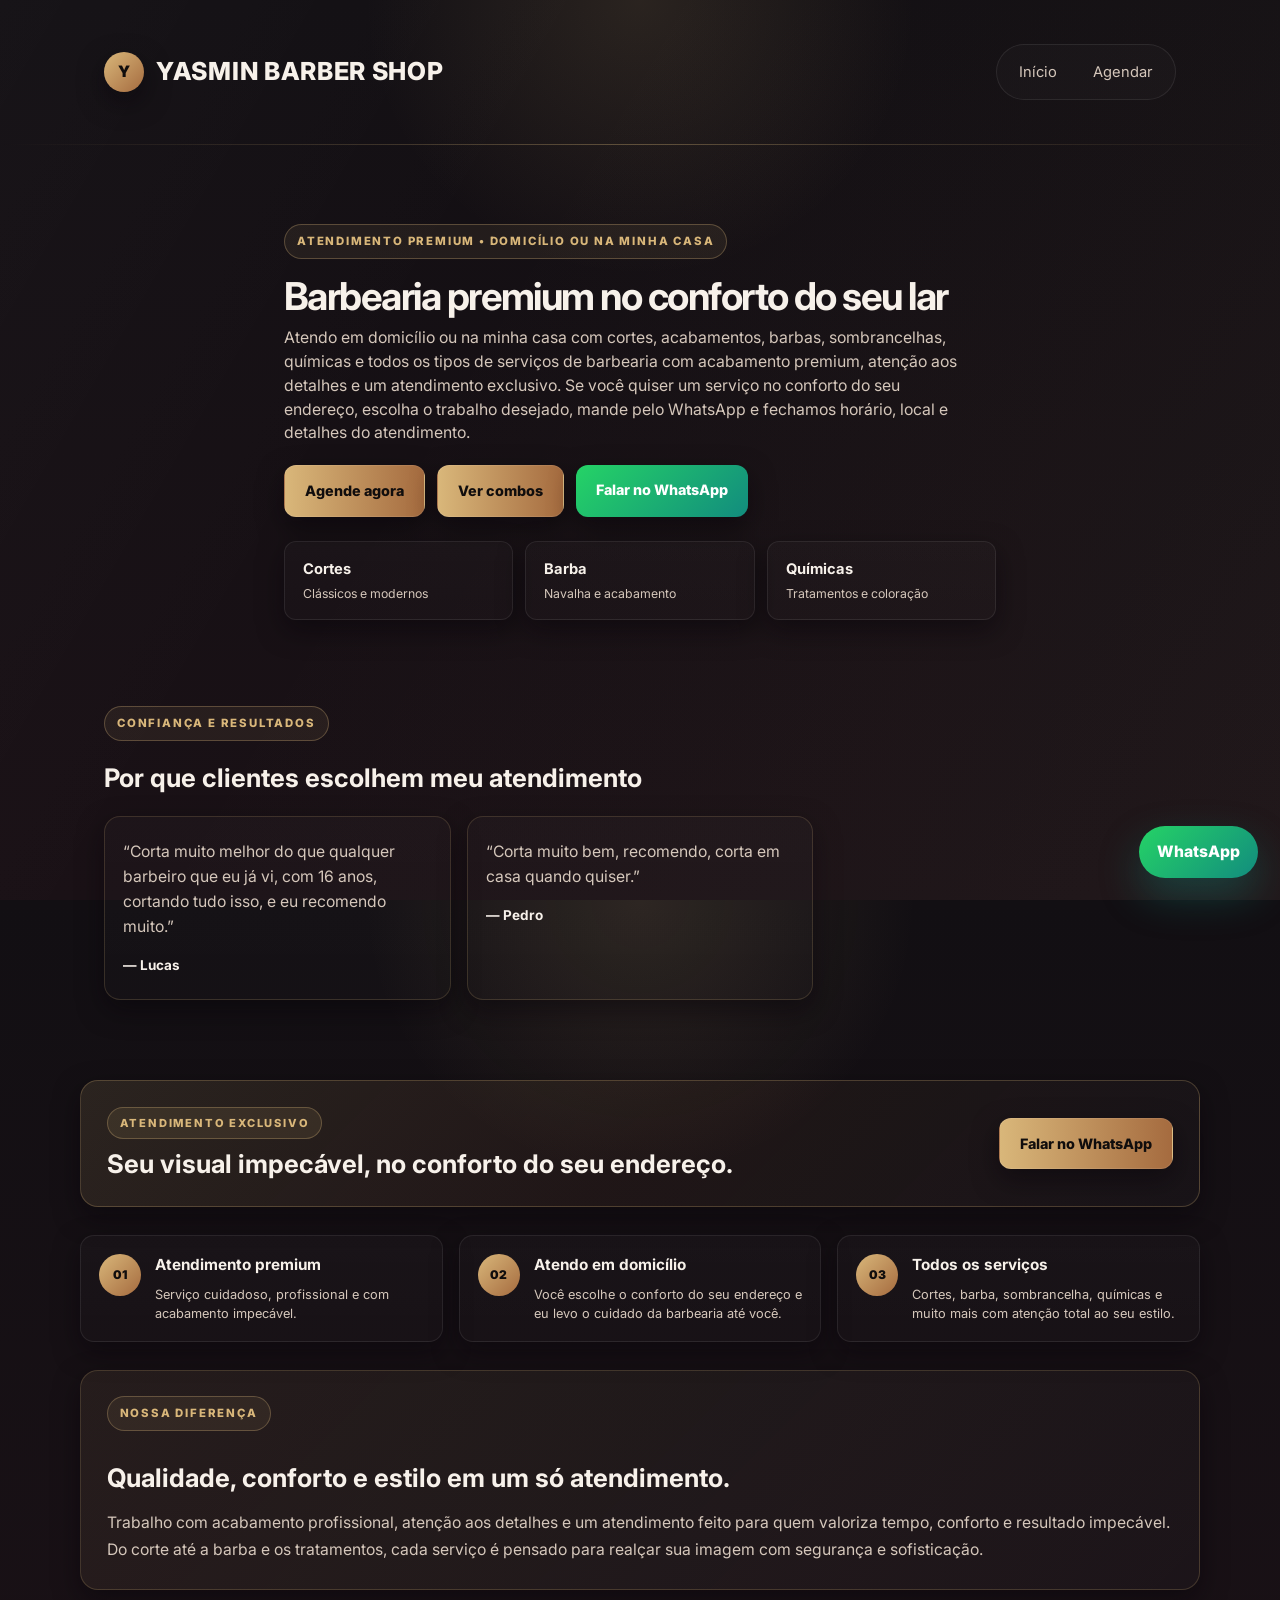
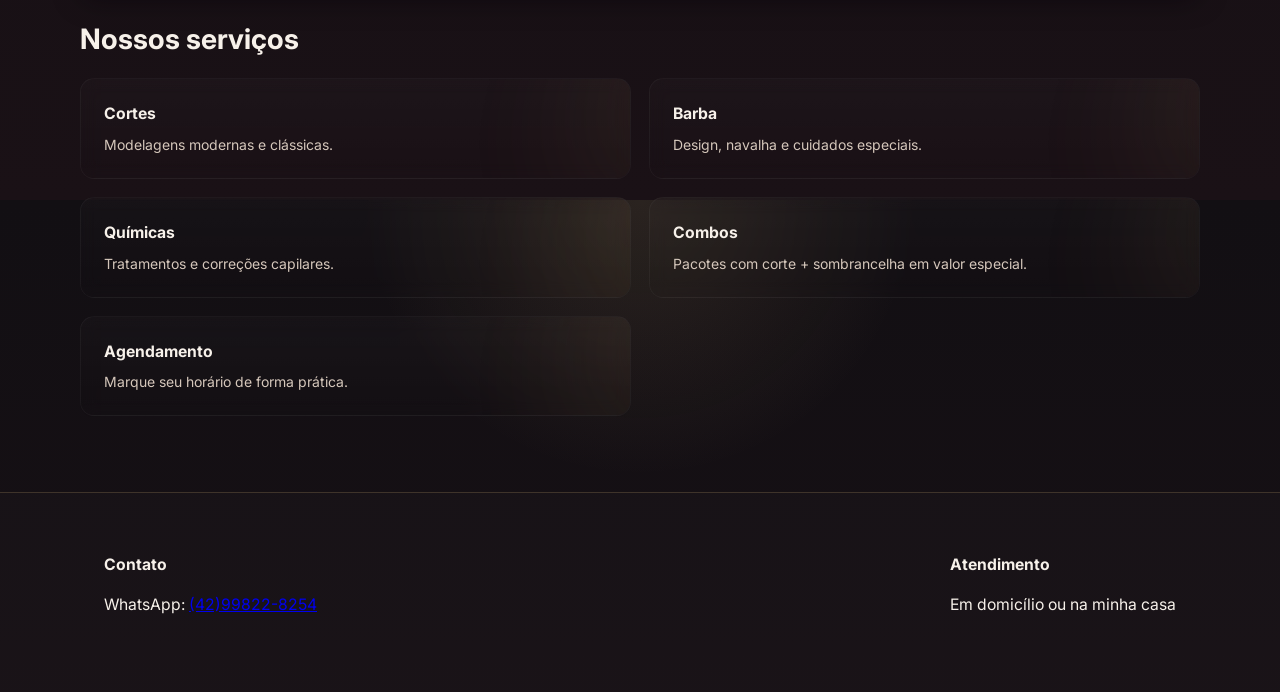
==== index.html @ 5e445633 "Add files via upload" ====
<!DOCTYPE html>
<html lang="pt-BR">
<head>
    <meta charset="UTF-8">
    <meta http-equiv="X-UA-Compatible" content="IE=edge">
    <meta name="viewport" content="width=device-width, initial-scale=1.0">
    <title>Yasmin Barber Shop — Início</title>
    <link href="https://fonts.googleapis.com/css2?family=Inter:wght@300;400;600;700&display=swap" rel="stylesheet">
    <link rel="stylesheet" href="style.css">
</head>
<body>
    <header class="site-header">
        <div class="container header-inner">
            <div class="brand-wrap">
                <div class="brand-mark">Y</div>
                <h1 class="logo">Yasmin Barber Shop</h1>
            </div>
            <nav class="nav" aria-label="Navegação principal">
                <a href="index.html" class="nav-link">Início</a>
                <a href="agendamento.html" class="nav-link">Agendar</a>
            </nav>
        </div>
    </header>

    <main>
        <section class="hero">
            <div class="container hero-copy">
                <div class="eyebrow">Atendimento premium • Domicílio ou na minha casa</div>
                <h2>Barbearia premium no conforto do seu lar</h2>
                <p>Atendo em domicílio ou na minha casa com cortes, acabamentos, barbas, sombrancelhas, químicas e todos os tipos de serviços de barbearia com acabamento premium, atenção aos detalhes e um atendimento exclusivo. Se você quiser um serviço no conforto do seu endereço, escolha o trabalho desejado, mande pelo WhatsApp e fechamos horário, local e detalhes do atendimento.</p>
                <div class="hero-actions">
                    <a class="btn" href="agendamento.html">Agende agora</a>
                    <a class="btn btn-secondary" href="combos.html">Ver combos</a>
                    <a class="btn whatsapp-cta" href="https://wa.me/5542998228254" target="_blank">Falar no WhatsApp</a>
                </div>

                <div class="feature-list" aria-label="Destaques do atendimento">
                    <div class="feature-item">
                        <strong>Cortes</strong>
                        <span>Clássicos e modernos</span>
                    </div>
                    <div class="feature-item">
                        <strong>Barba</strong>
                        <span>Navalha e acabamento</span>
                    </div>
                    <div class="feature-item">
                        <strong>Químicas</strong>
                        <span>Tratamentos e coloração</span>
                    </div>
                </div>
            </div>
        </section>

        <section class="experience container">
            <div class="experience-header">
                <span class="eyebrow">Confiança e resultados</span>
                <h3>Por que clientes escolhem meu atendimento</h3>
            </div>

            <div class="testimonials">
                <article class="quote-card">
                    <p>“Corta muito melhor do que qualquer barbeiro que eu já vi, com 16 anos, cortando tudo isso, e eu recomendo muito.”</p>
                    <strong>— Lucas</strong>
                </article>
                <article class="quote-card">
                    <p>“Corta muito bem, recomendo, corta em casa quando quiser.”</p>
                    <strong>— Pedro</strong>
                </article>
            </div>
        </section>

        <section class="services container">
            <div class="premium-banner">
                <div>
                    <span class="premium-badge">Atendimento exclusivo</span>
                    <h3>Seu visual impecável, no conforto do seu endereço.</h3>
                </div>
                <a class="btn premium-btn" href="https://wa.me/5542998228254" target="_blank">Falar no WhatsApp</a>
            </div>

            <div class="why-us">
                <div class="why-item">
                    <span class="why-icon">01</span>
                    <div>
                        <h4>Atendimento premium</h4>
                        <p>Serviço cuidadoso, profissional e com acabamento impecável.</p>
                    </div>
                </div>
                <div class="why-item">
                    <span class="why-icon">02</span>
                    <div>
                        <h4>Atendo em domicílio</h4>
                        <p>Você escolhe o conforto do seu endereço e eu levo o cuidado da barbearia até você.</p>
                    </div>
                </div>
                <div class="why-item">
                    <span class="why-icon">03</span>
                    <div>
                        <h4>Todos os serviços</h4>
                        <p>Cortes, barba, sombrancelha, químicas e muito mais com atenção total ao seu estilo.</p>
                    </div>
                </div>
            </div>

            <div class="difference-block">
                <div class="difference-copy">
                    <span class="eyebrow">Nossa diferença</span>
                    <h3>Qualidade, conforto e estilo em um só atendimento.</h3>
                    <p>Trabalho com acabamento profissional, atenção aos detalhes e um atendimento feito para quem valoriza tempo, conforto e resultado impecável. Do corte até a barba e os tratamentos, cada serviço é pensado para realçar sua imagem com segurança e sofisticação.</p>
                </div>
            </div>

            <h3 class="section-title">Nossos serviços</h3>
            <div class="cards">
                <a class="card-link" href="cortes.html" data-target="cortes.html">
                    <article class="card">
                        <h4>Cortes</h4>
                        <p>Modelagens modernas e clássicas.</p>
                    </article>
                </a>

                <a class="card-link" href="barba.html" data-target="barba.html">
                    <article class="card">
                        <h4>Barba</h4>
                        <p>Design, navalha e cuidados especiais.</p>
                    </article>
                </a>

                <a class="card-link" href="quimicas.html" data-target="quimicas.html">
                    <article class="card">
                        <h4>Químicas</h4>
                        <p>Tratamentos e correções capilares.</p>
                    </article>
                </a>

                <a class="card-link" href="combos.html" data-target="combos.html">
                    <article class="card">
                        <h4>Combos</h4>
                        <p>Pacotes com corte + sombrancelha em valor especial.</p>
                    </article>
                </a>

                <a class="card-link" href="agendamento.html" data-target="agendamento.html">
                    <article class="card">
                        <h4>Agendamento</h4>
                        <p>Marque seu horário de forma prática.</p>
                    </article>
                </a>
            </div>
        </section>
    </main>

    <footer class="site-footer">
        <div class="container footer-grid">
            <div>
                <strong>Contato</strong>
                <p>WhatsApp: <a href="https://wa.me/5542998228254" target="_blank">(42)99822-8254</a></p>
            </div>
            <div>
                <strong>Atendimento</strong>
                <p>Em domicílio ou na minha casa</p>
            </div>
        </div>
    </footer>

    <a class="floating-whatsapp" href="https://wa.me/5542998228254" target="_blank" aria-label="Falar no WhatsApp">WhatsApp</a>

    <script src="script.js"></script>
</body>
</html>
---- style.css ----
:root{
  --bg1:#120f13;
  --bg2:#1a1116;
  --surface:#1e171a;
  --card:#2a2125;
  --accent:#d9b77a;
  --accent-2:#a56b3f;
  --muted:#d5c7bb;
  --glass:rgba(255,255,255,0.04);
  --white:#f7f1ea;
  --radius:14px;
  --shadow-1:0 18px 48px rgba(7, 4, 9, 0.6);
  --shadow-2:0 10px 26px rgba(7, 4, 9, 0.5);
  --gap:clamp(12px, 2vw, 18px);
  --container-width: min(1120px, calc(100% - 24px));
  --title-size: clamp(2.2rem, 3vw, 3.5rem);
  --section-title-size: clamp(1.4rem, 2.2vw, 2.1rem);
  --body-size: clamp(0.9rem, 1vw + 0.6rem, 1.05rem);
}
html,body{height:100%;margin:0;font-family:Inter,system-ui,Segoe UI,Roboto,Arial,sans-serif;background:radial-gradient(circle at top, rgba(217,183,122,0.12), transparent 25%), linear-gradient(180deg,var(--bg1),var(--bg2));color:var(--white);font-size:var(--body-size);line-height:1.5}
*{box-sizing:border-box}
html{font-size:15px}
body{font-size:clamp(0.92rem, 0.6vw + 0.78rem, 1.05rem)}
body::before{content:"";position:fixed;inset:0;pointer-events:none;background:linear-gradient(120deg,rgba(255,255,255,0.02),transparent 35%,rgba(217,183,122,0.04));mix-blend-mode:screen}
.container{width:var(--container-width);max-width:1120px;margin:0 auto;padding:clamp(14px, 2vw, 24px);box-sizing:border-box}
.hero-copy{max-width:760px}
.hero-actions{display:flex;flex-wrap:wrap;gap:12px;margin-top:18px}
.btn-secondary{background:rgba(255,255,255,0.04);color:var(--white);border:1px solid rgba(255,255,255,0.12)}
.btn-secondary:hover{background:rgba(255,255,255,0.08)}
.logo{font-size:clamp(1.25rem, 1.1vw + 1.1rem, 2rem)}
  .site-header{padding:20px 0;position:relative}
  .header-inner{display:flex;justify-content:space-between;align-items:center;gap:var(--gap)}
  .site-header::after{content:'';position:absolute;left:0;right:0;bottom:-1px;height:1px;background:linear-gradient(90deg,transparent,rgba(217,183,122,0.35),transparent)}
  .brand-wrap{display:flex;align-items:center;gap:12px}
  .brand-mark{display:inline-flex;align-items:center;justify-content:center;width:40px;height:40px;border-radius:50%;background:linear-gradient(135deg,var(--accent),var(--accent-2));color:#100d0d;font-weight:900;box-shadow:var(--shadow-2)}
  .logo{margin:0;font-weight:800;letter-spacing:0.7px;color:var(--white);text-transform:uppercase;font-size:clamp(1rem, 1vw + 0.8rem, 1.7rem)}
  .nav{display:flex;gap:12px;align-items:center;padding:8px 10px;border:1px solid rgba(255,255,255,0.08);border-radius:999px;background:rgba(255,255,255,0.02)}
  .nav-link{color:var(--muted);text-decoration:none;padding:8px 12px;border-radius:999px;transition:background .18s,color .18s,font-weight .18s;font-size:clamp(0.8rem, 0.4vw + 0.7rem, 0.98rem)}
  .nav-link:hover{background:rgba(217,183,122,0.08);color:var(--white)}
  .hero{padding:clamp(28px, 5vw, 56px) 0 clamp(18px, 3vw, 28px);text-align:left;position:relative;overflow:visible}
  .hero h2{font-size:var(--title-size);margin:0 0 10px;line-height:1.02;letter-spacing:-0.04em;color:var(--white)}
  .hero p{color:var(--muted);margin:0 0 20px;max-width:68ch;font-size:clamp(0.96rem, 0.8rem + 0.3vw, 1.08rem)}
  .eyebrow{display:inline-flex;align-items:center;gap:8px;padding:8px 12px;margin-bottom:18px;border-radius:999px;background:rgba(217,183,122,0.08);border:1px solid rgba(217,183,122,0.3);color:var(--accent);font-size:.76rem;font-weight:800;letter-spacing:.12rem;text-transform:uppercase}
  .feature-list{display:grid;grid-template-columns:repeat(3, minmax(0,1fr));gap:12px;margin-top:24px}
  .feature-item{padding:16px 18px;border-radius:12px;background:linear-gradient(180deg,rgba(255,255,255,0.02),rgba(255,255,255,0.01));border:1px solid rgba(255,255,255,0.08);box-shadow:var(--shadow-2)}
  .feature-item strong{display:block;font-size:.98rem;color:var(--white);margin-bottom:5px}
  .feature-item span{display:block;color:var(--muted);font-size:.82rem}
  .btn{display:inline-block;background:linear-gradient(90deg,var(--accent),var(--accent-2));color:#100d0d;padding:clamp(10px, 1vw + 0.5rem, 14px) clamp(16px, 1.2vw + 0.75rem, 20px);border-radius:12px;text-decoration:none;font-weight:800;box-shadow:var(--shadow-2);font-size:clamp(0.84rem, 0.23vw + 0.76rem, 0.98rem);border:1px solid rgba(255,255,255,0.08)}
  .whatsapp-cta{background:linear-gradient(135deg,#25D366,#128C7E);color:#fff;border:none}

  .page-title{margin:0 0 18px;color:var(--white);font-size:clamp(2rem, 3vw, 3rem);font-weight:800;letter-spacing:-0.04em}
  .service-hero{padding-top:40px}
  .service-content{background:linear-gradient(180deg,rgba(255,255,255,0.015),rgba(255,255,255,0.01));padding:clamp(18px,2vw,30px);border-radius:16px;border:1px solid rgba(217,183,122,0.2);box-shadow:var(--shadow-2)}
  .contact{margin-top:18px;color:var(--muted);font-size:0.95rem}
  .back-link{display:inline-flex;align-items:center;margin-top:20px;color:var(--accent);text-decoration:none;font-weight:700}
  .back-link:hover{text-decoration:underline}
  .card-link{display:block;text-decoration:none}
  .card{position:relative;background:linear-gradient(180deg,rgba(255,255,255,0.02),rgba(255,255,255,0.01));border:1px solid rgba(217,183,122,0.18);padding:clamp(18px,1.8vw,26px);border-radius:var(--radius);transition:transform .32s cubic-bezier(.2,.9,.3,1),box-shadow .32s,filter .32s;backdrop-filter:blur(8px);overflow:hidden}
  .card::before{content:'';position:absolute;inset:auto -40% -60% auto;width:260px;height:260px;background:linear-gradient(135deg,rgba(217,183,122,0.18),rgba(165,107,63,0.1));transform:rotate(25deg);filter:blur(60px);opacity:0.7}
  .card:hover{transform:translateY(-8px);box-shadow:var(--shadow-1);filter:brightness(1.04)}

  .decorative-blob{position:absolute;right:-60px;top:-30px;width:260px;height:260px;border-radius:50%;background:radial-gradient(circle at 30% 30%,rgba(31,184,132,0.12),transparent 35%),linear-gradient(180deg,rgba(14,165,169,0.06),transparent);filter:blur(22px);opacity:0.9;pointer-events:none}

  .services{padding:clamp(18px, 3vw, 28px) 0}
  .section-title{margin:0 0 18px;font-size:var(--section-title-size)}
  .cards{display:grid;grid-template-columns:repeat(2,minmax(0,1fr));gap:var(--gap)}
  .card-link{text-decoration:none}
  .small-feature-card{max-width:420px;padding:clamp(16px,1.6vw,22px)}
  .card{position:relative;background:linear-gradient(180deg,rgba(255,255,255,0.02),transparent);border:1px solid var(--glass);padding:clamp(18px,1.8vw,26px);border-radius:var(--radius);transition:transform .32s cubic-bezier(.2,.9,.3,1),box-shadow .32s,filter .32s;backdrop-filter:blur(8px);overflow:hidden}
  .card::before{content:'';position:absolute;inset:auto -40% -60% auto;width:260px;height:260px;background:linear-gradient(135deg,var(--accent),var(--accent-2));transform:rotate(25deg);filter:blur(60px);opacity:0.08}
  .card h4{margin:0 0 8px;color:var(--white)}
  .card p{margin:0;color:var(--muted);font-size:14px}
  .card:hover{transform:translateY(-10px) rotate(-0.6deg);box-shadow:var(--shadow-1);filter:brightness(1.02)}
  .card:active{transform:translateY(-4px)}
  .card-anim{transform:scale(.98);opacity:.9}

  .site-footer{padding:36px 0;border-top:1px solid rgba(217,183,122,0.2);margin-top:48px;background:rgba(255,255,255,0.01)}
  .footer-grid{display:flex;justify-content:space-between;gap:24px;align-items:center}

  .premium-banner{display:flex;justify-content:space-between;align-items:center;gap:24px;padding:clamp(18px, 2vw, 28px);margin:0 0 28px;border:1px solid rgba(217,183,122,0.25);border-radius:18px;background:linear-gradient(135deg, rgba(217,183,122,0.12), rgba(165,107,63,0.08), rgba(255,255,255,0.02));box-shadow:var(--shadow-2)}
  .premium-banner h3{margin:10px 0 0;color:var(--white);font-size:clamp(1.2rem, 2vw, 2rem);line-height:1.2}
  .premium-badge{display:inline-block;padding:7px 12px;border-radius:999px;background:rgba(217,183,122,0.1);border:1px solid rgba(217,183,122,0.3);color:var(--accent);font-size:.74rem;font-weight:800;letter-spacing:.12rem;text-transform:uppercase}
  .premium-btn{white-space:nowrap}
  .service-banner{margin-bottom:20px}

  .why-us{display:grid;grid-template-columns:repeat(3, minmax(0,1fr));gap:16px;margin:0 0 28px}
  .why-item{display:flex;gap:14px;padding:18px;border-radius:14px;border:1px solid rgba(255,255,255,0.08);background:linear-gradient(180deg, rgba(255,255,255,0.02), rgba(255,255,255,0.01));box-shadow:var(--shadow-2)}
  .why-icon{display:inline-flex;align-items:center;justify-content:center;width:42px;height:42px;border-radius:50%;background:linear-gradient(135deg, var(--accent), var(--accent-2));color:#100d0d;font-weight:900;font-size:.8rem;flex-shrink:0}
  .why-item h4{margin:0 0 8px;color:var(--white);font-size:1.02rem}
  .why-item p{margin:0;color:var(--muted);font-size:.85rem;line-height:1.5}

  .experience{margin-top:10px;margin-bottom:28px}
  .experience-header{margin-bottom:18px}
  .experience-header h3{margin:0;color:var(--white);font-size:clamp(1.4rem, 2vw, 2.2rem)}
  .testimonials{display:grid;grid-template-columns:repeat(3, minmax(0,1fr));gap:16px}
  .quote-card{padding:22px 18px;border-radius:16px;background:linear-gradient(180deg, rgba(255,255,255,0.02), rgba(255,255,255,0.01));border:1px solid rgba(217,183,122,0.18);box-shadow:var(--shadow-2)}
  .quote-card p{margin:0 0 14px;color:var(--muted);line-height:1.6}
  .quote-card strong{color:var(--white);font-size:.9rem}

  .difference-block{margin:0 0 28px;padding:clamp(18px,2vw,26px);border:1px solid rgba(217,183,122,0.2);border-radius:18px;background:linear-gradient(135deg, rgba(217,183,122,0.08), rgba(255,255,255,0.02));box-shadow:var(--shadow-2)}
  .difference-copy h3{margin:10px 0 12px;color:var(--white);font-size:clamp(1.3rem, 2vw, 2rem)}
  .difference-copy p{margin:0;color:var(--muted);line-height:1.7}

  .floating-whatsapp{position:fixed;right:22px;bottom:22px;z-index:9999;display:inline-flex;align-items:center;justify-content:center;padding:14px 18px;border-radius:999px;background:linear-gradient(135deg,#25D366,#128C7E);color:#fff;text-decoration:none;font-weight:800;box-shadow:0 18px 40px rgba(18,140,126,0.35);transition:transform .2s ease, box-shadow .2s ease}
  .floating-whatsapp:hover{transform:translateY(-2px);box-shadow:0 20px 44px rgba(18,140,126,0.45)}
  @media(max-width:880px){.cards{grid-template-columns:repeat(auto-fit,minmax(220px,1fr))}.hero h2{font-size:30px}}

  .service-hero{padding:clamp(20px, 2vw, 30px) 0}
  .service-content{background:linear-gradient(180deg,rgba(255,255,255,0.015),transparent);padding:clamp(18px, 2vw, 30px);border-radius:10px;border:1px solid var(--glass);box-shadow:var(--shadow-2)}

  .back-link{display:inline-block;margin-top:20px;color:var(--accent);text-decoration:none}

  /* tabela de preços estilizada */
  .price-table{width:100%;border-collapse:separate;border-spacing:0 8px;margin-top:18px;background:transparent}
  .price-table thead th{background:transparent;padding:12px 14px;text-align:left;font-weight:600;color:var(--muted);text-transform:uppercase;font-size:12px;letter-spacing:0.6px}
  .price-table tbody tr{background:linear-gradient(180deg,rgba(255,255,255,0.01),transparent);border-radius:8px}
  .price-table td{padding:14px;border-bottom:none;color:var(--muted);vertical-align:top}
  .price-table tbody tr:hover td{color:var(--white)}
  .price-table .price{font-weight:800;color:var(--accent)}

  .lead{color:var(--white);margin:0 0 16px;font-size:15px}
  .service-notes h4{margin:16px 0 8px}
  .service-notes p{margin:0 0 10px;color:var(--muted)}
  .service-notes ul{margin:0 0 12px;padding-left:18px;color:var(--muted)}

  /* micro-animations and utilities */
  @keyframes floaty{0%{transform:translateY(0)}50%{transform:translateY(-6px)}100%{transform:translateY(0)}}
  .card:hover{animation:floaty 3s ease-in-out infinite}
  .muted{color:var(--muted)}
  .sr-only{position:absolute;width:1px;height:1px;padding:0;margin:-1px;overflow:hidden;clip:rect(0,0,0,0);white-space:nowrap;border:0}

  /* page fade */
  body.fade-out{opacity:0;transition:opacity .28s ease}

  /* dark-print friendly */
  @media print{body{background:#fff;color:#000} .site-header,.site-footer,.decorative-blob{display:none} .service-content{border:none;background:transparent;box-shadow:none}}

  /* cortes page specific styles */
  .cortes-layout{display:grid;grid-template-columns:320px 1fr;gap:26px;align-items:start}
  .cortes-layout{display:grid;grid-template-columns:300px 1fr;gap:28px;align-items:start}
  .cortes-aside .aside-card{background:linear-gradient(180deg,rgba(255,255,255,0.02),transparent);border:1px solid var(--glass);padding:clamp(16px,1.4vw,22px);border-radius:14px;box-shadow:var(--shadow-2)}
  .aside-title{margin:0 0 8px;font-weight:900;font-size:clamp(1rem, 0.8vw + 0.8rem, 1.2rem);letter-spacing:0.3px}
  .aside-features{margin:12px 0 0;padding-left:18px;color:var(--muted);line-height:1.6}
  .aside-features li{margin-bottom:8px}
  .aside-cta{margin-top:16px;font-weight:800;color:var(--white);background:linear-gradient(90deg,var(--accent),var(--accent-2));padding:8px 10px;border-radius:8px;display:inline-block}

  .cortes-main .lead{font-size:15px;color:var(--muted);margin-bottom:12px}
  .strong{font-weight:800}

  .table-wrap{overflow:visible;border-radius:12px}
  .price-table{width:100%;border-collapse:separate;border-spacing:0 12px}
  .price-table thead th{color:var(--muted);background:transparent;padding:8px 12px;font-weight:700;text-transform:uppercase;font-size:12px;letter-spacing:0.6px}
  .price-table tbody tr{background:linear-gradient(180deg,rgba(255,255,255,0.01),transparent);border:1px solid rgba(255,255,255,0.02);border-radius:10px;display:grid;grid-template-columns:18% 1fr 110px 110px;align-items:center;padding:10px 12px}
  .price-table tbody tr td{padding:12px 10px;border-bottom:none;vertical-align:middle}
  .price-table tbody tr td.svc{font-weight:800;color:var(--white);padding-left:18px}
  .price-table tbody tr td.price{font-weight:800;color:var(--accent);text-align:right}
  .price-pill{display:inline-block;background:rgba(31,184,132,0.12);color:var(--accent);padding:6px 10px;border-radius:999px;font-weight:800}
  .price-table tbody tr:hover{transform:translateY(-4px);box-shadow:var(--shadow-2)}

  .service-table {
    border-radius: 16px;
    overflow: hidden;
    border: 1px solid rgba(255,255,255,0.08);
    background: rgba(15,23,42,0.78);
  }

  .service-table thead th {
    background: rgba(248,250,252,0.96);
    color: #0f172a;
    font-size: 0.76rem;
    text-transform: uppercase;
    letter-spacing: 0.08rem;
    padding: 14px 16px;
  }

  .service-table tbody td {
    padding: 16px;
    color: #dfe7f1;
    border-color: rgba(255,255,255,0.06);
  }

  .service-table tbody tr:hover td {
    background: rgba(255,255,255,0.03);
  }

  .service-table .text-success {
    color: #34d399 !important;
  }

  @media (max-width: 767px) {
    .service-table {
      font-size: 0.9rem;
    }
  }

  @media (max-width: 600px) {
    html, body {
      overflow-x: hidden;
    }

    .container {
      width: min(100% - 16px, 1120px);
      padding: 12px 10px;
    }

    .site-header {
      grid-template-columns: 1fr;
      padding: 12px 0 18px;
    }

    .nav {
      flex-wrap: wrap;
      gap: 6px;
    }

    .nav-link {
      padding: 7px 10px;
      font-size: 0.82rem;
    }

    .hero {
      padding-top: 28px;
    }

    .hero h2 {
      font-size: 2rem;
      line-height: 1.1;
    }

    .hero p,
    .lead,
    .service-notes p,
    .service-notes li,
    .notice,
    .contact-block {
      font-size: 0.92rem;
    }

    .feature-list {
      grid-template-columns: 1fr;
    }

    .cards,
    .form-grid {
      grid-template-columns: 1fr;
    }

    .card,
    .service-content,
    .modal-card {
      padding: 16px 14px;
    }

    .service-grid {
      grid-template-columns: 1fr 1fr;
    }

    .service-option {
      min-height: 42px;
      padding: 9px 10px;
    }

    .service-option span {
      font-size: 0.72rem;
    }

    .service-group h4 {
      font-size: 0.72rem;
      letter-spacing: 0.04rem;
    }

    .form-actions,
    .modal-actions {
      flex-direction: column;
      gap: 8px;
    }

    .btn {
      width: 100%;
      text-align: center;
      padding: 11px 14px;
      font-size: 0.9rem;
    }

    .service-table thead th,
    .service-table tbody td {
      padding: 10px 8px;
      font-size: 0.78rem;
    }

    .back-link {
      font-size: 0.9rem;
    }

    .cortes-layout {
      grid-template-columns: 1fr;
      gap: 18px;
    }

    .aside-card {
      display: block;
      padding: 16px 14px;
    }

    .footer-grid {
      flex-direction: column;
      align-items: flex-start;
      gap: 8px;
    }
  }

  /* service notes styled */
  .service-notes{margin-top:18px;background:linear-gradient(180deg,rgba(255,255,255,0.01),transparent);padding:14px;border-radius:10px;border:1px solid var(--glass)}
  .service-notes h4{margin:6px 0 10px;color:var(--white)}
  .service-notes ul{columns:1;padding-left:18px}

  /* make aside sticky on larger screens */
  @media (min-width:1100px){
    .cortes-aside{position:sticky;top:24px}
  }

  /* responsive: convert to single column on small screens */
  @media (max-width:880px){
    .cortes-layout{grid-template-columns:1fr;}
    .cortes-aside{order:2}
    .cortes-main{order:1}
    .aside-card{display:flex;justify-content:space-between;align-items:center}
  }

  /* notice box for beginners/home service */
  .notice{background:linear-gradient(90deg,rgba(31,184,132,0.06),rgba(255,255,255,0.01));border-left:4px solid var(--accent);padding:12px 14px;margin-bottom:14px;border-radius:8px;color:var(--white)}
  .notice strong{font-weight:800}

  /* simplified, more organized table look */
  .price-table{font-size:14px}
  .price-table thead th{padding-bottom:8px}
  .table-wrap{padding:6px;background:transparent}

  /* booking form styles */
  .booking-form{margin-top:12px}
  .form-grid{display:grid;grid-template-columns:1fr 1fr;gap:12px}
  .form-grid label{display:block;font-size:clamp(0.78rem, 0.25vw + 0.7rem, 0.92rem);color:var(--muted)}
  .form-grid input,.form-grid select,.form-grid textarea{width:100%;padding:clamp(9px, 0.6vw + 0.6rem, 12px);border-radius:8px;border:1px solid rgba(255,255,255,0.04);background:transparent;color:var(--white);font-size:clamp(0.83rem, 0.22vw + 0.75rem, 0.96rem)}
  .form-grid select{background:linear-gradient(180deg,rgba(255,255,255,0.04),rgba(255,255,255,0.02));border:1px solid rgba(255,255,255,0.12);color:var(--white);-webkit-appearance:none;-moz-appearance:none;appearance:none;padding-right:36px}
  .form-grid select:focus{outline:none;box-shadow:0 0 0 4px rgba(31,184,132,0.08);border-color:rgba(31,184,132,0.8)}
  .form-grid select option{background:var(--surface);color:var(--white)}

  .service-picker{display:flex;flex-direction:column;gap:12px;margin-top:12px}
  .service-group{padding:clamp(12px,1vw,16px);border:1px solid rgba(255,255,255,0.08);border-radius:12px;background:linear-gradient(180deg,rgba(255,255,255,0.02),rgba(255,255,255,0.01));box-shadow:0 10px 28px rgba(2,6,23,0.18)}
  .service-group h4{margin:0 0 10px;font-size:0.82rem;color:var(--accent);font-weight:800;letter-spacing:0.08rem;text-transform:uppercase}
  .service-grid{display:grid;grid-template-columns:repeat(auto-fit,minmax(150px,1fr));gap:8px}
  .service-option{display:flex;align-items:center;gap:8px;cursor:pointer;padding:clamp(8px, 0.8vw, 12px) clamp(10px, 0.9vw, 12px);border-radius:10px;background:rgba(15,23,42,0.6);border:1px solid rgba(255,255,255,0.06);transition:all .2s ease;color:var(--white);min-height:46px}
  .service-option:hover{border-color:rgba(31,184,132,0.7);transform:translateY(-1px);box-shadow:0 8px 18px rgba(31,184,132,0.08)}
  .service-option input{accent-color:var(--accent);width:16px;height:16px;margin:0;flex-shrink:0}
  .service-option span{font-size:clamp(0.74rem, 0.3vw + 0.68rem, 0.9rem);line-height:1.3}
  .service-option:has(input:checked){background:linear-gradient(135deg,rgba(31,184,132,0.18),rgba(14,165,169,0.1));border-color:rgba(31,184,132,0.9);box-shadow:0 0 0 2px rgba(31,184,132,0.12),0 10px 22px rgba(31,184,132,0.12)}

  /* add custom arrow to select for better visibility */
  .form-grid select{background-image:linear-gradient(45deg,transparent 50%, rgba(255,255,255,0.6) 50%), linear-gradient(135deg, rgba(255,255,255,0.6) 50%, transparent 50%);background-position:calc(100% - 18px) calc(1em + 2px), calc(100% - 13px) calc(1em + 2px);background-size:6px 6px,6px 6px;background-repeat:no-repeat}
  .form-grid label.full{grid-column:1/-1}

  .form-grid input,
  .form-grid textarea {
    background:rgba(15,23,42,0.68);
    border:1px solid rgba(255,255,255,0.08);
    color:var(--white);
    transition:border-color .2s ease, box-shadow .2s ease, transform .2s ease;
  }

  .form-grid input:focus,
  .form-grid textarea:focus {
    border-color:rgba(31,184,132,0.9);
    box-shadow:0 0 0 4px rgba(31,184,132,0.1);
    outline:none;
  }

  .form-grid label {
    font-weight:600;
    color:var(--white);
  }

  .form-grid small {
    display:block;
    margin-top:8px;
    color:var(--muted);
    font-size:0.75rem;
  }
  .form-actions{margin-top:14px;display:flex;gap:10px}
  .btn.ghost{background:transparent;border:1px solid rgba(255,255,255,0.04);color:var(--white)}
  .contact-block{margin-top:14px;color:var(--muted);font-size:clamp(0.9rem,0.25vw + 0.7rem,1rem)}

  /* modal */
  .modal{position:fixed;inset:0;background:rgba(2,6,23,0.6);display:none;align-items:center;justify-content:center;padding:24px;z-index:1200}
  .modal-card{background:linear-gradient(180deg,rgba(255,255,255,0.02),transparent);padding:clamp(16px,1.5vw,22px);border-radius:10px;max-width:640px;width:min(100%, 640px);box-shadow:var(--shadow-1)}
  .confirm-details{white-space:pre-line;color:var(--muted);margin:12px 0}
  .modal-actions{display:flex;gap:10px;justify-content:flex-end}

  /* WhatsApp quick button */
  .btn.whatsapp{background:linear-gradient(90deg,#25D366,#128C7E);color:#fff;border:none;padding:10px 14px;border-radius:10px;font-weight:700}
  .btn.whatsapp:hover{filter:brightness(.95)}




.lead{color:var(--white);margin:0 0 12px}
.service-notes h4{margin:14px 0 8px}
.service-notes p{margin:0 0 8px;color:var(--muted)}
.service-notes ul{margin:0 0 8px;padding-left:18px;color:var(--muted)}

/* subtle page transition */
body.fade-out{opacity:0;transition:opacity .28s ease}
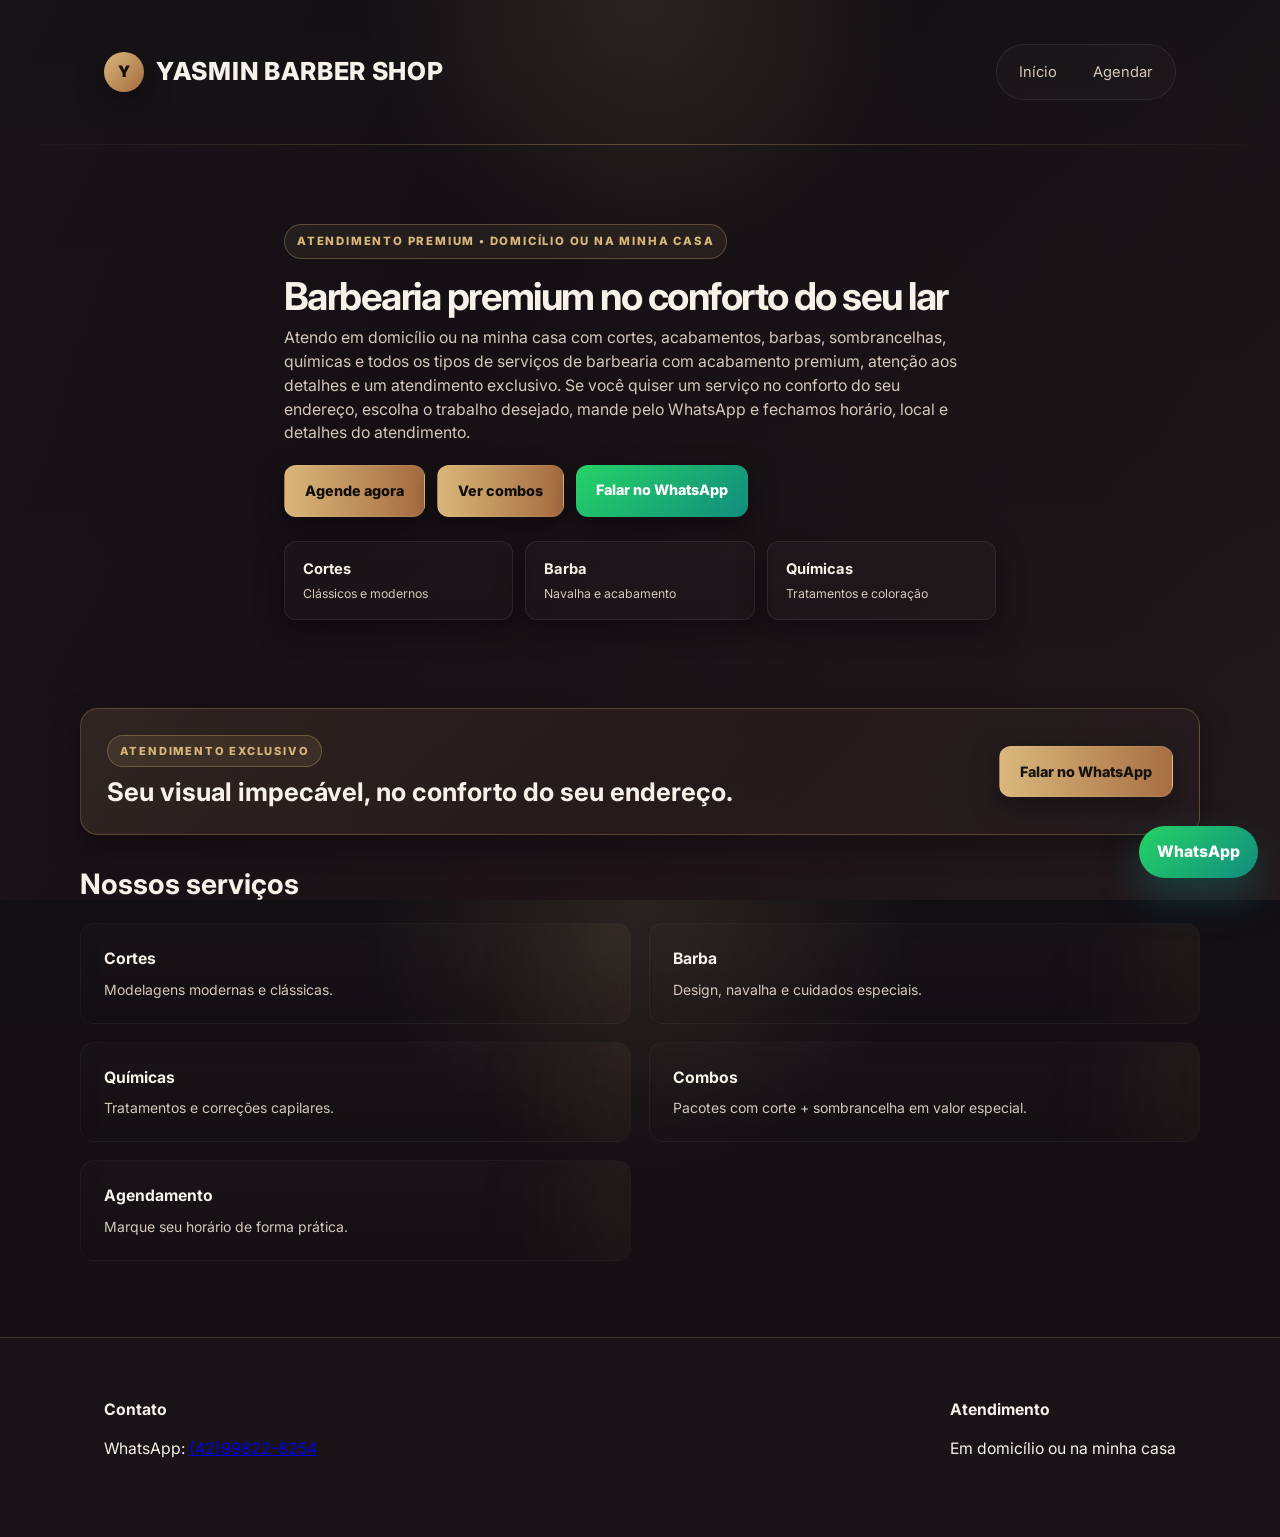
==== commit ebfb06f1: "Add files via upload" ====
--- a/index.html
+++ b/index.html
@@ -51,63 +51,13 @@
             </div>
         </section>
 
-        <section class="experience container">
-            <div class="experience-header">
-                <span class="eyebrow">Confiança e resultados</span>
-                <h3>Por que clientes escolhem meu atendimento</h3>
-            </div>
-
-            <div class="testimonials">
-                <article class="quote-card">
-                    <p>“Corta muito melhor do que qualquer barbeiro que eu já vi, com 16 anos, cortando tudo isso, e eu recomendo muito.”</p>
-                    <strong>— Lucas</strong>
-                </article>
-                <article class="quote-card">
-                    <p>“Corta muito bem, recomendo, corta em casa quando quiser.”</p>
-                    <strong>— Pedro</strong>
-                </article>
-            </div>
-        </section>
-
         <section class="services container">
-            <div class="premium-banner">
+            <div class="premium-banner compact-banner">
                 <div>
                     <span class="premium-badge">Atendimento exclusivo</span>
                     <h3>Seu visual impecável, no conforto do seu endereço.</h3>
                 </div>
                 <a class="btn premium-btn" href="https://wa.me/5542998228254" target="_blank">Falar no WhatsApp</a>
-            </div>
-
-            <div class="why-us">
-                <div class="why-item">
-                    <span class="why-icon">01</span>
-                    <div>
-                        <h4>Atendimento premium</h4>
-                        <p>Serviço cuidadoso, profissional e com acabamento impecável.</p>
-                    </div>
-                </div>
-                <div class="why-item">
-                    <span class="why-icon">02</span>
-                    <div>
-                        <h4>Atendo em domicílio</h4>
-                        <p>Você escolhe o conforto do seu endereço e eu levo o cuidado da barbearia até você.</p>
-                    </div>
-                </div>
-                <div class="why-item">
-                    <span class="why-icon">03</span>
-                    <div>
-                        <h4>Todos os serviços</h4>
-                        <p>Cortes, barba, sombrancelha, químicas e muito mais com atenção total ao seu estilo.</p>
-                    </div>
-                </div>
-            </div>
-
-            <div class="difference-block">
-                <div class="difference-copy">
-                    <span class="eyebrow">Nossa diferença</span>
-                    <h3>Qualidade, conforto e estilo em um só atendimento.</h3>
-                    <p>Trabalho com acabamento profissional, atenção aos detalhes e um atendimento feito para quem valoriza tempo, conforto e resultado impecável. Do corte até a barba e os tratamentos, cada serviço é pensado para realçar sua imagem com segurança e sofisticação.</p>
-                </div>
             </div>
 
             <h3 class="section-title">Nossos serviços</h3>
--- a/style.css
+++ b/style.css
@@ -78,6 +78,7 @@
   .footer-grid{display:flex;justify-content:space-between;gap:24px;align-items:center}
 
   .premium-banner{display:flex;justify-content:space-between;align-items:center;gap:24px;padding:clamp(18px, 2vw, 28px);margin:0 0 28px;border:1px solid rgba(217,183,122,0.25);border-radius:18px;background:linear-gradient(135deg, rgba(217,183,122,0.12), rgba(165,107,63,0.08), rgba(255,255,255,0.02));box-shadow:var(--shadow-2)}
+  .compact-banner{margin-top:8px}
   .premium-banner h3{margin:10px 0 0;color:var(--white);font-size:clamp(1.2rem, 2vw, 2rem);line-height:1.2}
   .premium-badge{display:inline-block;padding:7px 12px;border-radius:999px;background:rgba(217,183,122,0.1);border:1px solid rgba(217,183,122,0.3);color:var(--accent);font-size:.74rem;font-weight:800;letter-spacing:.12rem;text-transform:uppercase}
   .premium-btn{white-space:nowrap}
@@ -88,18 +89,6 @@
   .why-icon{display:inline-flex;align-items:center;justify-content:center;width:42px;height:42px;border-radius:50%;background:linear-gradient(135deg, var(--accent), var(--accent-2));color:#100d0d;font-weight:900;font-size:.8rem;flex-shrink:0}
   .why-item h4{margin:0 0 8px;color:var(--white);font-size:1.02rem}
   .why-item p{margin:0;color:var(--muted);font-size:.85rem;line-height:1.5}
-
-  .experience{margin-top:10px;margin-bottom:28px}
-  .experience-header{margin-bottom:18px}
-  .experience-header h3{margin:0;color:var(--white);font-size:clamp(1.4rem, 2vw, 2.2rem)}
-  .testimonials{display:grid;grid-template-columns:repeat(3, minmax(0,1fr));gap:16px}
-  .quote-card{padding:22px 18px;border-radius:16px;background:linear-gradient(180deg, rgba(255,255,255,0.02), rgba(255,255,255,0.01));border:1px solid rgba(217,183,122,0.18);box-shadow:var(--shadow-2)}
-  .quote-card p{margin:0 0 14px;color:var(--muted);line-height:1.6}
-  .quote-card strong{color:var(--white);font-size:.9rem}
-
-  .difference-block{margin:0 0 28px;padding:clamp(18px,2vw,26px);border:1px solid rgba(217,183,122,0.2);border-radius:18px;background:linear-gradient(135deg, rgba(217,183,122,0.08), rgba(255,255,255,0.02));box-shadow:var(--shadow-2)}
-  .difference-copy h3{margin:10px 0 12px;color:var(--white);font-size:clamp(1.3rem, 2vw, 2rem)}
-  .difference-copy p{margin:0;color:var(--muted);line-height:1.7}
 
   .floating-whatsapp{position:fixed;right:22px;bottom:22px;z-index:9999;display:inline-flex;align-items:center;justify-content:center;padding:14px 18px;border-radius:999px;background:linear-gradient(135deg,#25D366,#128C7E);color:#fff;text-decoration:none;font-weight:800;box-shadow:0 18px 40px rgba(18,140,126,0.35);transition:transform .2s ease, box-shadow .2s ease}
   .floating-whatsapp:hover{transform:translateY(-2px);box-shadow:0 20px 44px rgba(18,140,126,0.45)}
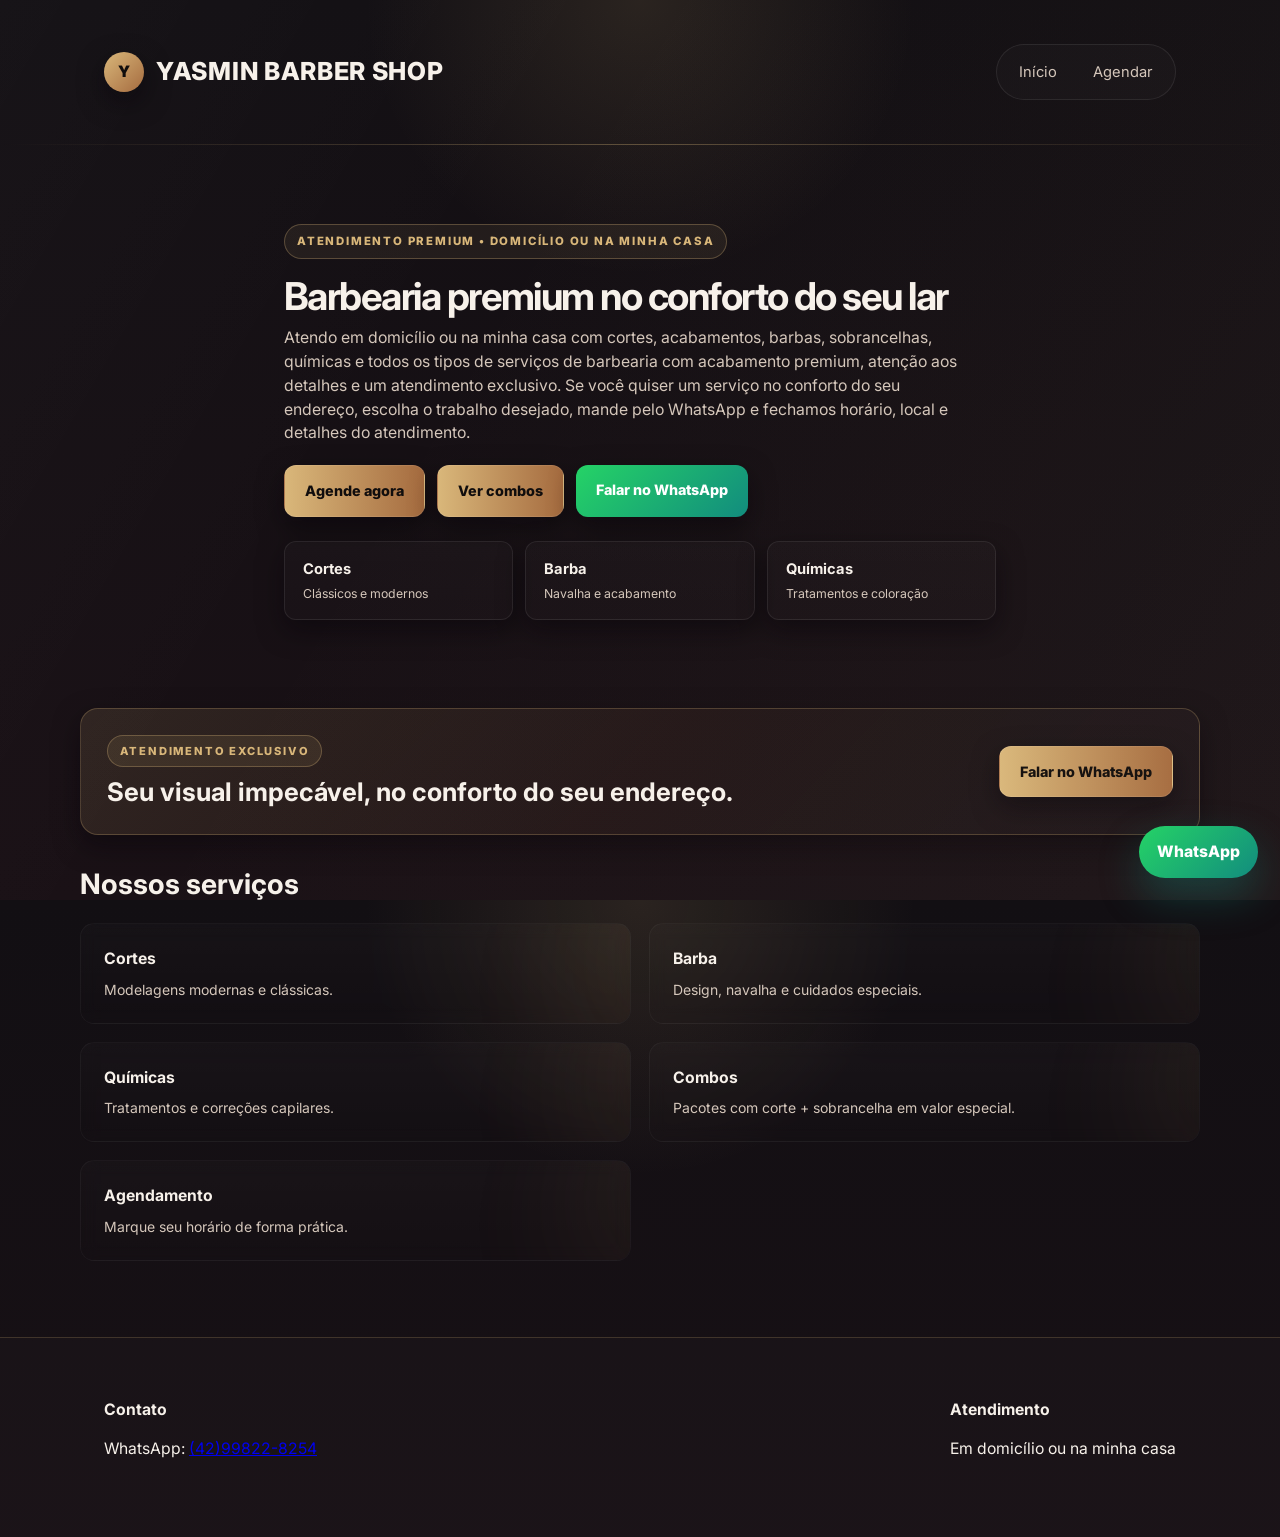
==== commit 063a381a: "Update index.html" ====
--- a/index.html
+++ b/index.html
@@ -27,7 +27,7 @@
             <div class="container hero-copy">
                 <div class="eyebrow">Atendimento premium • Domicílio ou na minha casa</div>
                 <h2>Barbearia premium no conforto do seu lar</h2>
-                <p>Atendo em domicílio ou na minha casa com cortes, acabamentos, barbas, sombrancelhas, químicas e todos os tipos de serviços de barbearia com acabamento premium, atenção aos detalhes e um atendimento exclusivo. Se você quiser um serviço no conforto do seu endereço, escolha o trabalho desejado, mande pelo WhatsApp e fechamos horário, local e detalhes do atendimento.</p>
+                <p>Atendo em domicílio ou na minha casa com cortes, acabamentos, barbas, sobrancelhas, químicas e todos os tipos de serviços de barbearia com acabamento premium, atenção aos detalhes e um atendimento exclusivo. Se você quiser um serviço no conforto do seu endereço, escolha o trabalho desejado, mande pelo WhatsApp e fechamos horário, local e detalhes do atendimento.</p>
                 <div class="hero-actions">
                     <a class="btn" href="agendamento.html">Agende agora</a>
                     <a class="btn btn-secondary" href="combos.html">Ver combos</a>
@@ -86,7 +86,7 @@
                 <a class="card-link" href="combos.html" data-target="combos.html">
                     <article class="card">
                         <h4>Combos</h4>
-                        <p>Pacotes com corte + sombrancelha em valor especial.</p>
+                        <p>Pacotes com corte + sobrancelha em valor especial.</p>
                     </article>
                 </a>
 
